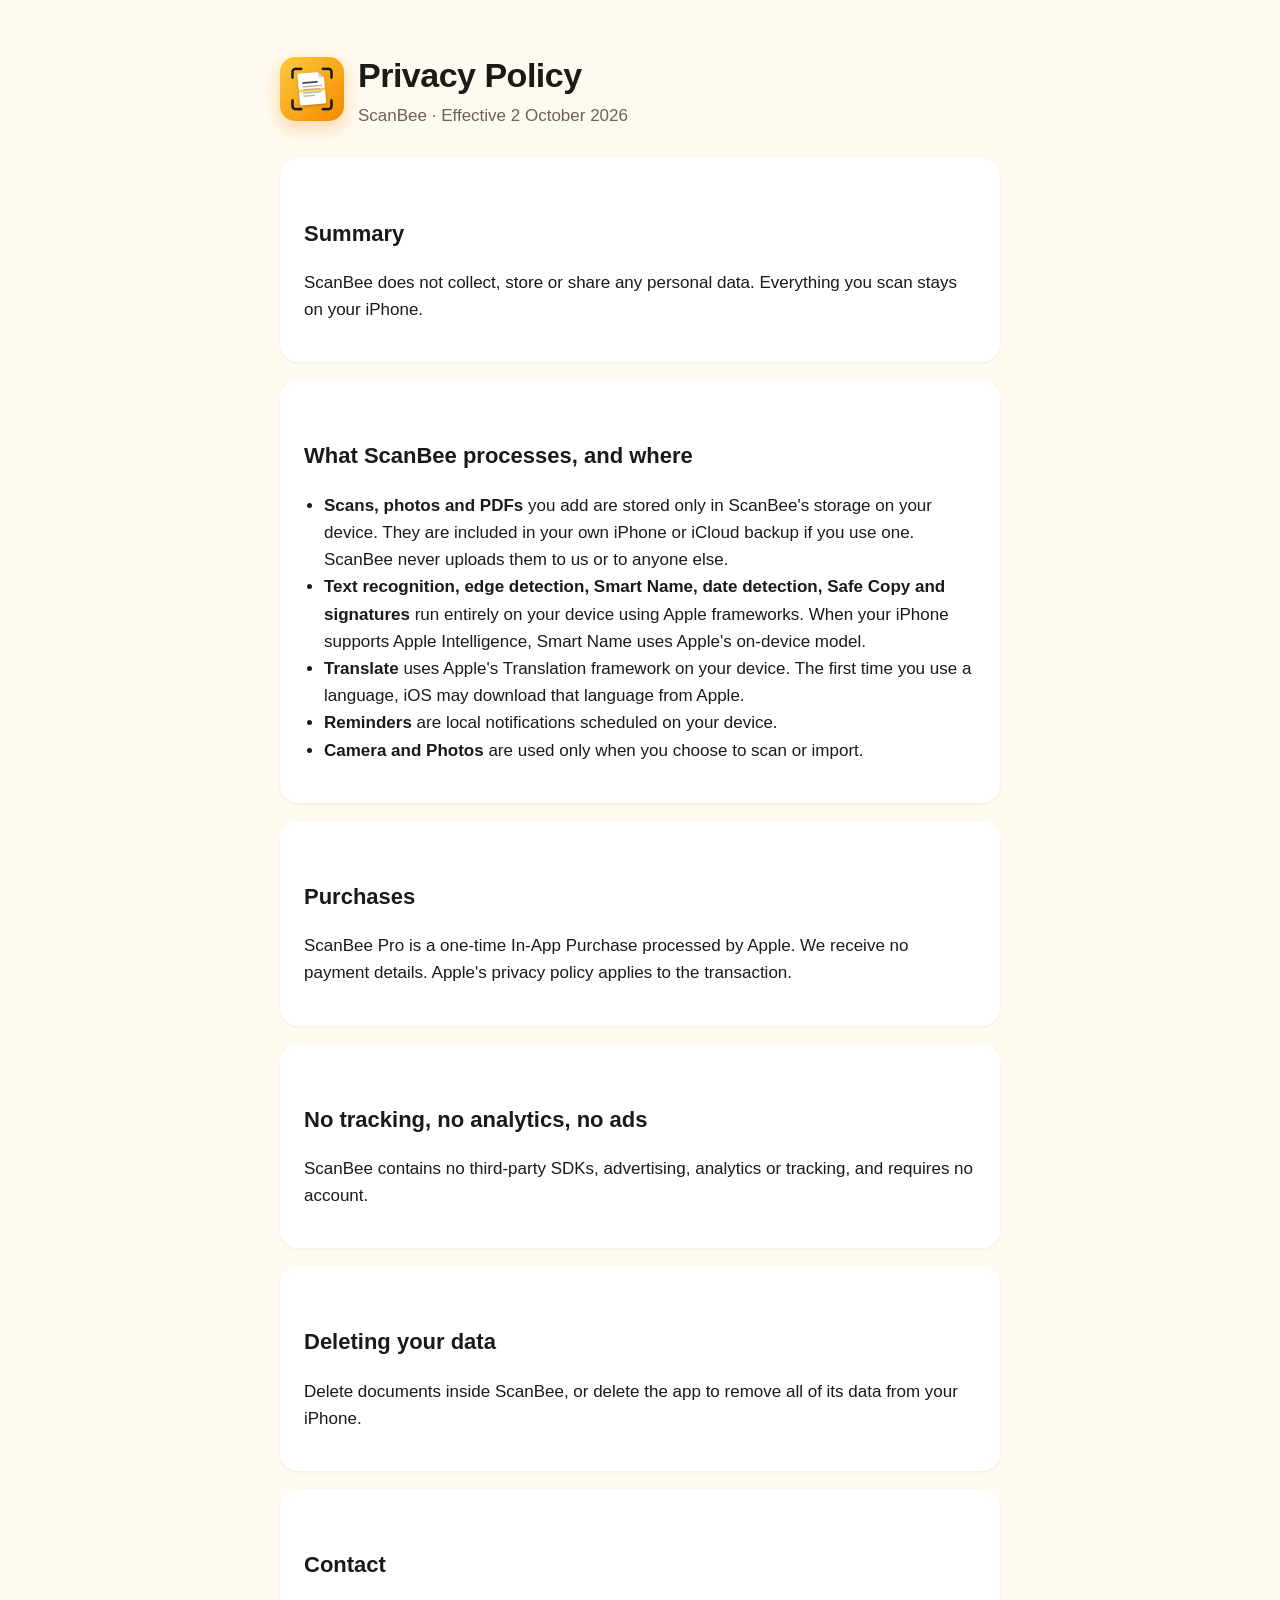
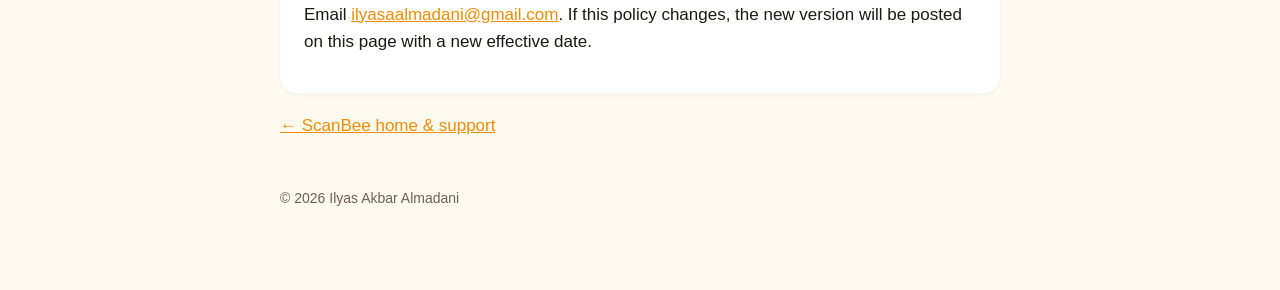
==== privacy.html @ 7ffb4601 "ScanBee support and privacy pages Co-Authored-By: Claude Opus 5.5 <noreply@anthropic.com>" ====
<!doctype html>
<html lang="en">
<head>
<meta charset="utf-8"><meta name="viewport" content="width=device-width, initial-scale=1">
<title>ScanBee Privacy Policy</title>
<link rel="stylesheet" href="style.css"><link rel="icon" href="icon.png">
</head>
<body><main>
<header><img src="icon.png" alt=""><div><h1>Privacy Policy</h1><p class="tag">ScanBee · Effective 2 October 2026</p></div></header>
<div class="card">
<h2>Summary</h2>
<p>ScanBee does not collect, store or share any personal data. Everything you scan stays on your iPhone.</p>
</div>
<div class="card">
<h2>What ScanBee processes, and where</h2>
<ul>
<li><strong>Scans, photos and PDFs</strong> you add are stored only in ScanBee's storage on your device. They are included in your own iPhone or iCloud backup if you use one. ScanBee never uploads them to us or to anyone else.</li>
<li><strong>Text recognition, edge detection, Smart Name, date detection, Safe Copy and signatures</strong> run entirely on your device using Apple frameworks. When your iPhone supports Apple Intelligence, Smart Name uses Apple's on-device model.</li>
<li><strong>Translate</strong> uses Apple's Translation framework on your device. The first time you use a language, iOS may download that language from Apple.</li>
<li><strong>Reminders</strong> are local notifications scheduled on your device.</li>
<li><strong>Camera and Photos</strong> are used only when you choose to scan or import.</li>
</ul>
</div>
<div class="card">
<h2>Purchases</h2>
<p>ScanBee Pro is a one-time In-App Purchase processed by Apple. We receive no payment details. Apple's privacy policy applies to the transaction.</p>
</div>
<div class="card">
<h2>No tracking, no analytics, no ads</h2>
<p>ScanBee contains no third-party SDKs, advertising, analytics or tracking, and requires no account.</p>
</div>
<div class="card">
<h2>Deleting your data</h2>
<p>Delete documents inside ScanBee, or delete the app to remove all of its data from your iPhone.</p>
</div>
<div class="card">
<h2>Contact</h2>
<p>Email <a href="mailto:ilyasaalmadani@gmail.com?subject=ScanBee%20privacy">ilyasaalmadani@gmail.com</a>. If this policy changes, the new version will be posted on this page with a new effective date.</p>
</div>
<p><a href="index.html">← ScanBee home &amp; support</a></p>
<footer>© 2026 Ilyas Akbar Almadani</footer>
</main></body></html>
---- style.css ----
:root { --honey: #ffbe1f; --honey-deep: #f28c00; --ink: #1c1a17; --bg: #fffaf0; --card: #ffffff; --muted: #6b6257; }
@media (prefers-color-scheme: dark) { :root { --bg: #14110d; --card: #211c16; --ink: #f7f1e6; --muted: #b9ad9c; } }
* { box-sizing: border-box; }
body { margin: 0; font: 17px/1.6 -apple-system, BlinkMacSystemFont, "Segoe UI", sans-serif; background: var(--bg); color: var(--ink); }
main { max-width: 760px; margin: 0 auto; padding: 48px 20px 80px; }
header { display: flex; align-items: center; gap: 14px; margin-bottom: 28px; }
header img { width: 64px; height: 64px; border-radius: 15px; box-shadow: 0 6px 18px rgba(242,140,0,.35); }
h1 { font-size: 34px; margin: 0; letter-spacing: -0.5px; }
h2 { margin-top: 36px; font-size: 22px; }
.tag { color: var(--muted); margin: 0; }
.card { background: var(--card); border-radius: 18px; padding: 22px 24px; margin: 18px 0; box-shadow: 0 1px 3px rgba(0,0,0,.06); }
a { color: var(--honey-deep); }
.btn { display: inline-block; background: linear-gradient(135deg, var(--honey), var(--honey-deep)); color: #1c1a17; text-decoration: none; font-weight: 700; padding: 12px 22px; border-radius: 999px; }
ul { padding-left: 20px; }
footer { margin-top: 48px; color: var(--muted); font-size: 14px; }
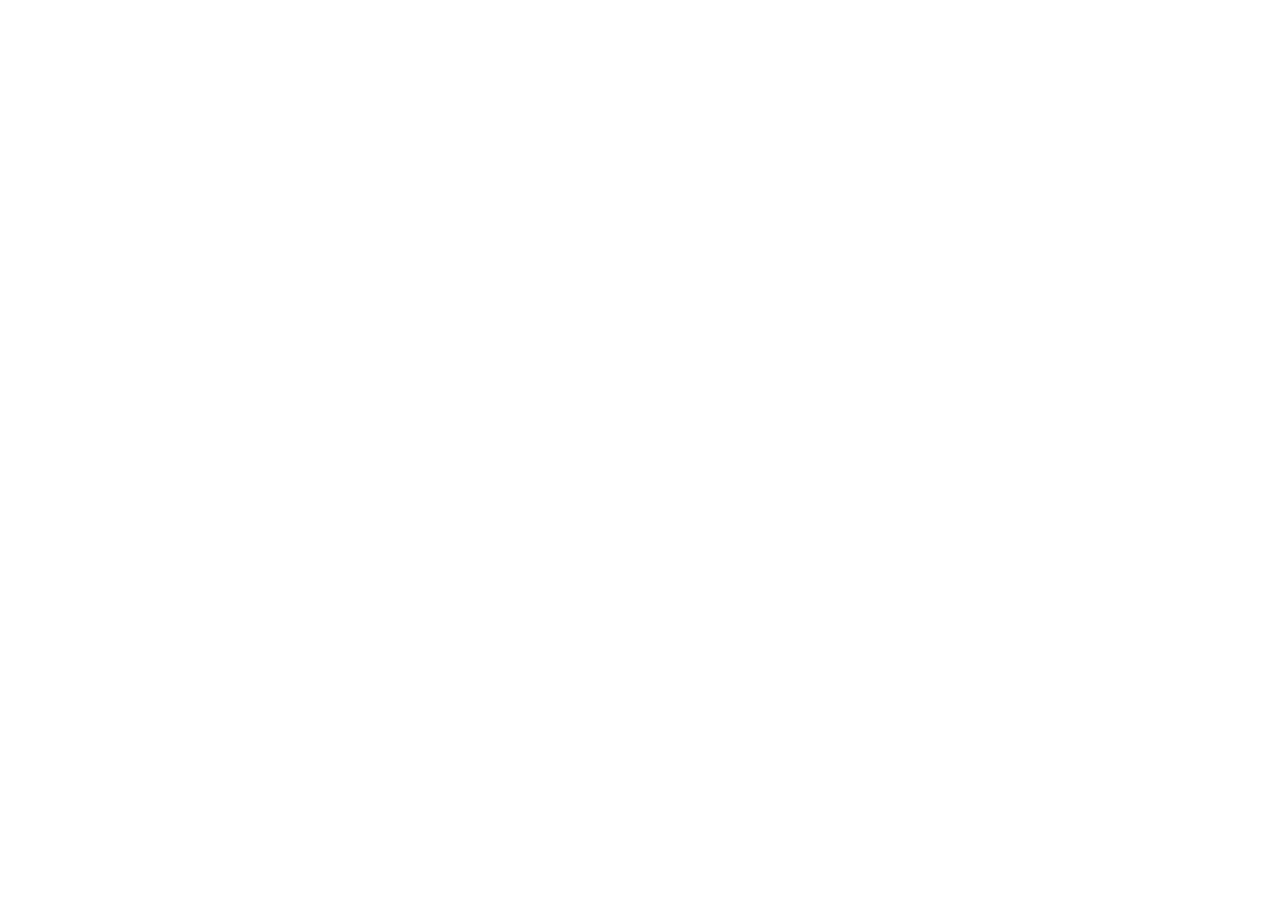
==== commit 3ef14143: "Redirect to JijiDoc pages on jijilabsdigital.com" ====
--- a/privacy.html
+++ b/privacy.html
@@ -1,42 +1 @@
-<!doctype html>
-<html lang="en">
-<head>
-<meta charset="utf-8"><meta name="viewport" content="width=device-width, initial-scale=1">
-<title>ScanBee Privacy Policy</title>
-<link rel="stylesheet" href="style.css"><link rel="icon" href="icon.png">
-</head>
-<body><main>
-<header><img src="icon.png" alt=""><div><h1>Privacy Policy</h1><p class="tag">ScanBee · Effective 2 October 2026</p></div></header>
-<div class="card">
-<h2>Summary</h2>
-<p>ScanBee does not collect, store or share any personal data. Everything you scan stays on your iPhone.</p>
-</div>
-<div class="card">
-<h2>What ScanBee processes, and where</h2>
-<ul>
-<li><strong>Scans, photos and PDFs</strong> you add are stored only in ScanBee's storage on your device. They are included in your own iPhone or iCloud backup if you use one. ScanBee never uploads them to us or to anyone else.</li>
-<li><strong>Text recognition, edge detection, Smart Name, date detection, Safe Copy and signatures</strong> run entirely on your device using Apple frameworks. When your iPhone supports Apple Intelligence, Smart Name uses Apple's on-device model.</li>
-<li><strong>Translate</strong> uses Apple's Translation framework on your device. The first time you use a language, iOS may download that language from Apple.</li>
-<li><strong>Reminders</strong> are local notifications scheduled on your device.</li>
-<li><strong>Camera and Photos</strong> are used only when you choose to scan or import.</li>
-</ul>
-</div>
-<div class="card">
-<h2>Purchases</h2>
-<p>ScanBee Pro is a one-time In-App Purchase processed by Apple. We receive no payment details. Apple's privacy policy applies to the transaction.</p>
-</div>
-<div class="card">
-<h2>No tracking, no analytics, no ads</h2>
-<p>ScanBee contains no third-party SDKs, advertising, analytics or tracking, and requires no account.</p>
-</div>
-<div class="card">
-<h2>Deleting your data</h2>
-<p>Delete documents inside ScanBee, or delete the app to remove all of its data from your iPhone.</p>
-</div>
-<div class="card">
-<h2>Contact</h2>
-<p>Email <a href="mailto:ilyasaalmadani@gmail.com?subject=ScanBee%20privacy">ilyasaalmadani@gmail.com</a>. If this policy changes, the new version will be posted on this page with a new effective date.</p>
-</div>
-<p><a href="index.html">← ScanBee home &amp; support</a></p>
-<footer>© 2026 Ilyas Akbar Almadani</footer>
-</main></body></html>
+<!doctype html><html lang="en"><head><meta charset="utf-8"><title>JijiDoc</title><meta http-equiv="refresh" content="0; url=https://jijilabsdigital.com/jijidoc/privacy"><link rel="canonical" href="https://jijilabsdigital.com/jijidoc/privacy"></head><body><p>ScanBee is now JijiDoc by PT JIJI LABS DIGITAL. <a href="https://jijilabsdigital.com/jijidoc/privacy">Continue</a>.</p></body></html>
